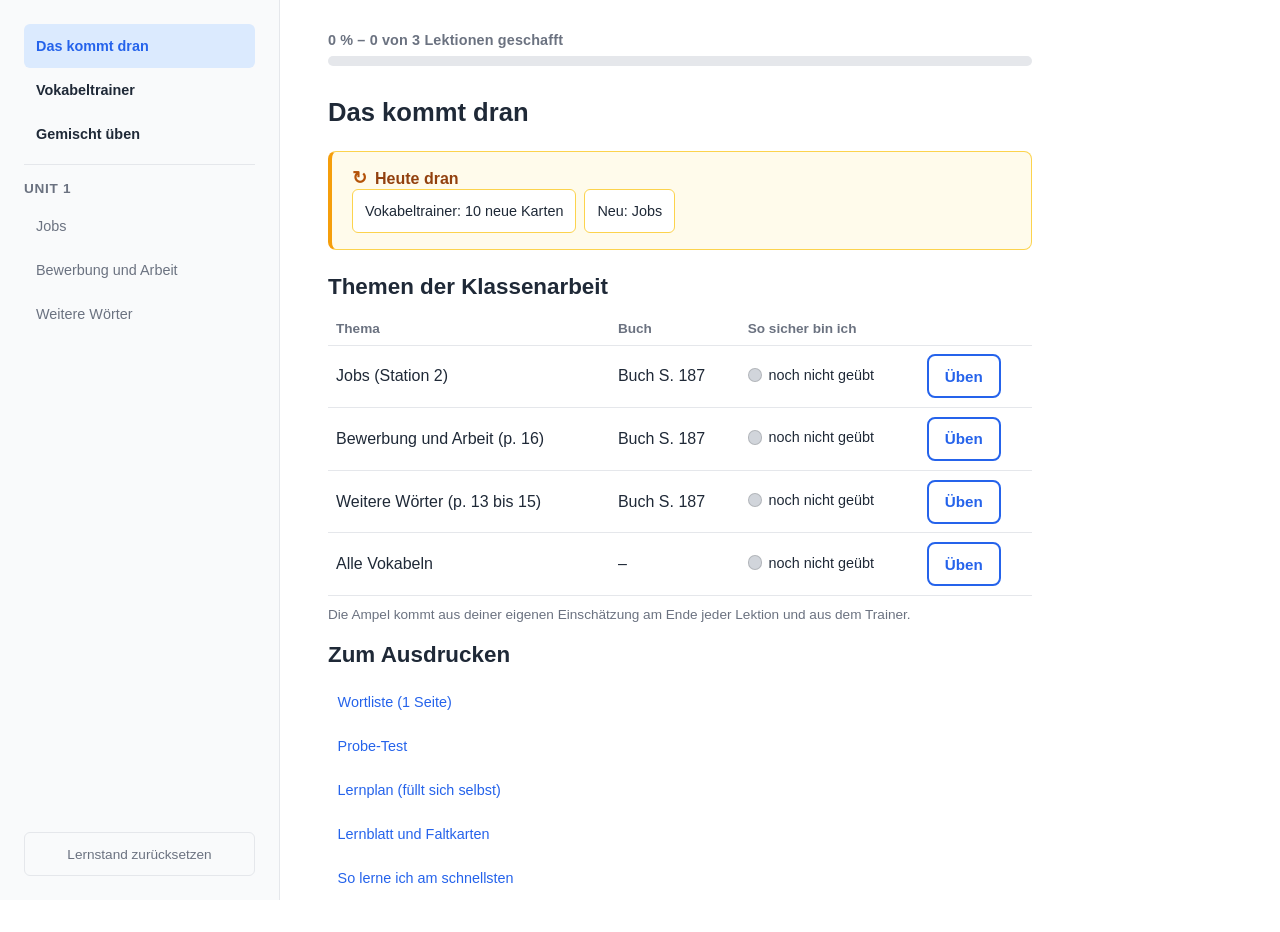
==== index.html @ 4e2bd81d "Englisch Unit 1: Vokabeltrainer, 3 Lektionen, Wortliste, Probe-Test Co-Authored-By: Claude Opus 5.5 " ====
<!DOCTYPE html>
<html lang="de">
<head>
  <meta charset="UTF-8">
  <meta name="viewport" content="width=device-width, initial-scale=1.0">
  <title>Englisch: Vokabeln Unit 1</title>
  <link rel="stylesheet" href="css/style.css?v=1">
</head>
<body>
  <button class="menu-toggle" id="menu-toggle" aria-label="Menü">&#9776;</button>
  <aside id="sidebar">
    <div id="nav"></div>
    <button id="reset-progress">Lernstand zurücksetzen</button>
  </aside>
  <main id="content">
    <div id="progress-section">
      <div id="progress-label"></div>
      <div id="progress-bar-container"><div id="progress-bar"></div></div>
    </div>
    <div id="lesson-container"></div>
  </main>
  <script src="js/ka-daten.js?v=1"></script>
  <script src="js/progress.js?v=1"></script>
  <script src="js/exercises.js?v=1"></script>
  <script src="js/trainer.js?v=1"></script>
  <script src="js/renderer.js?v=1"></script>
  <script src="js/cards.js?v=1"></script>
  <script src="js/lessons-unit1.js?v=1"></script>
  <script src="js/app.js?v=1"></script>
</body>
</html>
---- css/style.css ----
/* === CSS-Variablen === */
:root {
  --accent: #2563EB;
  --accent-light: #DBEAFE;
  --success: #16A34A;
  --error: #DC2626;
  --text: #1F2937;
  --text-light: #6B7280;
  --bg: #FFFFFF;
  --sidebar-bg: #F9FAFB;
  --border: #E5E7EB;
  --sidebar-width: 280px;
  --signal-high: #16A34A;
  --signal-low: #9CA3AF;
  --signal-carry: #F59E0B;
  --signal-active: #2563EB;
  --tap-min: 44px; /* Mindesthöhe für alles, was man antippt (iPad) */
}

/* === Reset === */
*,
*::before,
*::after {
  box-sizing: border-box;
  margin: 0;
  padding: 0;
}

/* === Body: CSS Grid Layout === */
body {
  display: grid;
  grid-template-columns: var(--sidebar-width) 1fr;
  min-height: 100vh;
  font-family: -apple-system, BlinkMacSystemFont, "Segoe UI", Roboto,
    "Helvetica Neue", Arial, sans-serif;
  color: var(--text);
  background: var(--bg);
}

/* === Sidebar === */
#sidebar {
  display: flex;
  flex-direction: column;
  background: var(--sidebar-bg);
  border-right: 1px solid var(--border);
  padding: 1.5rem;
  position: sticky;
  top: 0;
  height: 100vh;
  overflow-y: auto;
}

#sidebar h2 {
  font-size: 1.1rem;
  color: var(--accent);
  margin-bottom: 1.25rem;
  letter-spacing: 0.02em;
}

#sidebar h3 {
  font-size: 0.85rem;
  color: var(--text-light);
  text-transform: uppercase;
  letter-spacing: 0.05em;
  margin-bottom: 0.5rem;
  margin-top: 1rem;
}

#sidebar ul {
  list-style: none;
}

#sidebar li {
  padding: 0.5rem 0.75rem;
  border-radius: 6px;
  cursor: pointer;
  font-size: 0.9rem;
  color: var(--text);
  transition: background 0.15s ease;
}

#sidebar li:hover {
  background: var(--accent-light);
}

#sidebar li.active {
  background: var(--accent-light);
  color: var(--accent);
  font-weight: 600;
}

#sidebar li.completed {
  color: var(--success);
}

#sidebar li.in-progress {
  color: var(--text);
}

#sidebar li.not-started {
  color: var(--text-light);
}

/* Reset-Button: wird durch flex + margin-top:auto nach unten gedrückt */
#reset-progress {
  margin-top: auto;
  padding: 0.6rem 1rem;
  background: none;
  border: 1px solid var(--border);
  border-radius: 6px;
  color: var(--text-light);
  font-size: 0.85rem;
  cursor: pointer;
  transition: background 0.15s ease, color 0.15s ease;
}

#reset-progress:hover {
  background: var(--error);
  color: #fff;
  border-color: var(--error);
}

/* === Hauptinhalt === */
#content {
  padding: 2rem 3rem;
  max-width: 800px;
  min-width: 0; /* Grid-Spalte darf schmaler werden als ihr Inhalt (Handy) */
}

/* === Fortschrittsbalken === */
#progress-section {
  margin-bottom: 2rem;
}

#progress-label {
  font-size: 0.9rem;
  font-weight: 600;
  color: var(--text-light);
  margin-bottom: 0.5rem;
  letter-spacing: 0.01em;
}

#progress-bar-container {
  height: 10px;
  background: #E5E7EB;
  border-radius: 5px;
  overflow: hidden;
}

#progress-bar {
  height: 100%;
  background: var(--accent);
  border-radius: 5px;
  width: 0%;
  transition: width 0.4s ease;
}

/* === Spaced Repetition: "Heute faellig"-Sektion === */
#review-due {
  margin-bottom: 2rem;
}

.review-due-card {
  border: 1px solid #FCD34D;
  background: #FFFBEB;
  border-left: 4px solid #F59E0B;
  border-radius: 8px;
  padding: 1rem 1.25rem;
}

.review-due-head {
  font-size: 1rem;
  font-weight: 700;
  color: #92400E;
  display: flex;
  align-items: center;
  gap: 0.5rem;
}

.review-due-icon {
  display: inline-block;
  font-size: 1.1rem;
  color: #B45309;
}

.review-due-hint {
  font-size: 0.85rem;
  color: var(--text-light);
  margin: 0.4rem 0 0.8rem;
}

.review-due-list {
  display: flex;
  flex-wrap: wrap;
  gap: 0.5rem;
}

.review-due-btn {
  background: var(--bg);
  border: 1px solid #FCD34D;
  border-radius: 6px;
  padding: 0.5rem 0.75rem;
  font-size: 0.9rem;
  color: var(--text);
  cursor: pointer;
  text-align: left;
  transition: background 0.15s ease, border-color 0.15s ease;
  /* Touch-freundliche Mindesthoehe */
  min-height: 44px;
}

.review-due-btn:hover {
  background: #FEF3C7;
  border-color: #F59E0B;
}

/* Sidebar-Badge an faelliger Lektion */
.review-badge {
  margin-left: 0.4rem;
  font-size: 0.85rem;
  color: #B45309;
  font-weight: 700;
}

/* === Selbst-Check nach Lektionsabschluss (Assessment-Prompt) === */
.self-check {
  margin-top: 2rem;
  padding: 1.25rem;
  border: 1px solid var(--border);
  border-left: 4px solid var(--accent);
  border-radius: 8px;
  background: var(--accent-light);
}

.self-check-head {
  font-size: 1.05rem;
  font-weight: 700;
  color: var(--text);
}

.self-check-hint {
  font-size: 0.85rem;
  color: var(--text-light);
  margin: 0.4rem 0 1rem;
}

.self-check-btns {
  display: flex;
  flex-wrap: wrap;
  gap: 0.6rem;
}

.self-check-btn {
  flex: 1 1 140px;
  display: flex;
  flex-direction: column;
  align-items: center;
  gap: 0.15rem;
  padding: 0.7rem 0.5rem;
  border: 2px solid var(--border);
  border-radius: 8px;
  background: var(--bg);
  cursor: pointer;
  transition: border-color 0.15s ease, background 0.15s ease, transform 0.05s ease;
  /* Touch-freundlich */
  min-height: 56px;
}

.self-check-btn:hover { transform: translateY(-1px); }
.self-check-btn:active { transform: translateY(0); }

.sc-label { font-weight: 700; font-size: 0.95rem; color: var(--text); }
.sc-sub { font-size: 0.75rem; color: var(--text-light); }

.self-check-low:hover { border-color: #DC2626; background: #FEF2F2; }
.self-check-medium:hover { border-color: #F59E0B; background: #FFFBEB; }
.self-check-high:hover { border-color: var(--success); background: #F0FDF4; }

.self-check-done {
  font-size: 0.95rem;
  font-weight: 600;
  color: var(--success);
}

/* === Übungs-Header (Übung X von Y) === */
.exercise-header {
  font-size: 0.9rem;
  font-weight: 600;
  color: var(--text-light);
  margin-top: 2rem;
  margin-bottom: 0.75rem;
  padding-bottom: 0.5rem;
  border-bottom: 1px solid var(--border);
  letter-spacing: 0.02em;
  transition: color 0.3s ease;
}

.exercise-header:first-of-type {
  margin-top: 0.5rem;
}

.exercise-header.completed {
  color: var(--success);
}

.exercise-header.completed::after {
  content: ' ✓';
  font-weight: 700;
}

/* === Typografie === */
h1 {
  font-size: 1.8rem;
  margin-bottom: 1rem;
  color: var(--text);
}

h2 {
  font-size: 1.4rem;
  margin-bottom: 0.75rem;
  color: var(--text);
}

h3 {
  font-size: 1.1rem;
  margin-bottom: 0.5rem;
  color: var(--text);
}

p {
  line-height: 1.6;
  margin-bottom: 1rem;
  color: var(--text);
}

/* === Phase Tabs === */
.phase-tabs {
  display: flex;
  gap: 0;
  border-bottom: 2px solid var(--border);
  margin-bottom: 1.5rem;
}

.phase-tab {
  padding: 0.75rem 1.5rem;
  border: none;
  background: none;
  cursor: pointer;
  font-size: 0.95rem;
  color: var(--text-light);
  border-bottom: 2px solid transparent;
  margin-bottom: -2px;
  transition: all 0.2s;
}

.phase-tab:hover {
  color: var(--text);
}

.phase-tab.active {
  color: var(--accent);
  border-bottom-color: var(--accent);
  font-weight: 600;
}

/* === Phasen === */
.phase {
  display: none;
  animation: fadeIn 0.3s ease;
}

.phase.active {
  display: block;
}

@keyframes fadeIn {
  from { opacity: 0; transform: translateY(5px); }
  to { opacity: 1; transform: translateY(0); }
}

/* === Beispiel-Schritte === */
.example-step {
  background: var(--sidebar-bg);
  border: 1px solid var(--border);
  border-radius: 8px;
  margin-bottom: 0.75rem;
  overflow: hidden;
}

.example-step summary {
  padding: 0.75rem 1rem;
  cursor: pointer;
  font-weight: 600;
  color: var(--text);
  list-style: none;
}

.example-step summary::before {
  content: '▶ ';
  font-size: 0.7rem;
  margin-right: 0.5rem;
  transition: transform 0.2s;
  display: inline-block;
}

.example-step[open] summary::before {
  transform: rotate(90deg);
}

.step-content {
  padding: 0.75rem 1rem;
  border-top: 1px solid var(--border);
}

/* === Lektion Titel === */
#lesson-container h1 {
  margin-bottom: 1.5rem;
  font-size: 1.6rem;
}

/* === Uebungen allgemein === */
.exercise-question {
  font-weight: 600;
  margin-bottom: 1rem;
  font-size: 1.05rem;
}

.exercise-feedback {
  margin-top: 1rem;
  padding: 0.75rem 1rem;
  border-radius: 8px;
  font-size: 0.9rem;
}

.exercise-feedback.correct {
  background: #DCFCE7;
  color: #166534;
  border: 1px solid #BBF7D0;
}

.exercise-feedback.incorrect {
  background: #FEF2F2;
  color: #991B1B;
  border: 1px solid #FECACA;
}

/* === Multiple Choice === */
.mc-options {
  display: flex;
  flex-direction: column;
  gap: 0.5rem;
}

.mc-option {
  padding: 0.75rem 1rem;
  border: 2px solid var(--border);
  border-radius: 8px;
  background: white;
  cursor: pointer;
  text-align: left;
  font-size: 0.95rem;
  transition: all 0.2s;
}

.mc-option:hover:not(:disabled) {
  border-color: var(--accent);
  background: var(--accent-light);
}

.mc-option.correct {
  border-color: var(--success);
  background: #DCFCE7;
  color: #166534;
}

.mc-option.incorrect {
  border-color: var(--error);
  background: #FEF2F2;
  color: #991B1B;
}

.mc-option:disabled {
  cursor: not-allowed;
  opacity: 0.7;
}

.exercise-check-btn {
  margin-top: 1rem;
  padding: 0.6rem 1.5rem;
  background: var(--accent);
  color: white;
  border: none;
  border-radius: 6px;
  cursor: pointer;
  font-size: 0.95rem;
  transition: background 0.2s;
}

.exercise-check-btn:hover {
  background: #1D4ED8;
}

.exercise-check-btn:disabled {
  background: var(--text-light);
  cursor: not-allowed;
}

/* === Zuordnung === */
.matching-area {
  display: grid;
  grid-template-columns: 1fr 1fr;
  gap: 2rem;
  margin: 1rem 0;
}

.match-item {
  padding: 0.75rem 1rem;
  border: 2px solid var(--border);
  border-radius: 8px;
  cursor: pointer;
  text-align: center;
  margin-bottom: 0.5rem;
  transition: all 0.2s;
  user-select: none;
}

.match-item:hover {
  border-color: var(--accent);
}

.match-item.selected {
  border-color: var(--accent);
  background: var(--accent-light);
  box-shadow: 0 0 0 2px var(--accent-light);
}

.match-item.matched {
  opacity: 0.9;
  color: white;
  font-weight: 600;
}

/* === Responsive: Tablet (< 1024px) === */
@media (max-width: 1024px) {
  body {
    grid-template-columns: 1fr;
  }

  #sidebar {
    position: fixed;
    /* Feste Breite noetig, weil die Grid-Spalte hier wegfaellt. Verstecken per
       transform: translateX(-100%) verdeckt IMMER exakt die eigene Breite -
       robuster als ein fester left-Wert (sonst lugt die Sidebar ueber den Inhalt). */
    width: var(--sidebar-width);
    left: 0;
    top: 0;
    z-index: 100;
    transform: translateX(-100%);
    transition: transform 0.3s;
    box-shadow: none;
  }

  #sidebar.open {
    transform: translateX(0);
    box-shadow: 2px 0 10px rgba(0,0,0,0.1);
  }

  #content {
    padding: 1rem 1.5rem;
  }

  /* Fortschritts-Label nicht unter den fixen Hamburger schieben */
  #progress-label {
    padding-left: 52px;
    min-height: 32px;
  }

  /* Hamburger Button */
  .menu-toggle {
    display: block;
  }
}

@media (min-width: 1025px) {
  .menu-toggle {
    display: none;
  }
}

.menu-toggle {
  position: fixed;
  top: 1rem;
  left: 1rem;
  z-index: 101;
  background: var(--accent);
  color: white;
  border: none;
  border-radius: 6px;
  width: 44px;
  height: 44px;
  font-size: 1.2rem;
  cursor: pointer;
  /* display wird allein ueber die Media-Queries gesteuert (<=1024 block, >=1025 none).
     Kein display hier, sonst ueberschreibt diese spaeter stehende Regel die Query. */
}

.tip-box {
  background: #EFF6FF;
  border-left: 4px solid var(--accent);
  border-radius: 0 8px 8px 0;
  padding: 1rem 1.25rem;
  margin: 1.25rem 0;
}

.tip-box strong {
  color: var(--accent);
}

.warning-box {
  background: #FEF3C7;
  border-left: 4px solid #F59E0B;
  border-radius: 0 8px 8px 0;
  padding: 1rem 1.25rem;
  margin: 1.25rem 0;
}

.warning-box strong {
  color: #92400E;
}

.analogy-box {
  background: linear-gradient(135deg, #F0FDF4, #DCFCE7);
  border: 1px solid #BBF7D0;
  border-radius: 12px;
  padding: 1.25rem 1.5rem;
  margin: 1.25rem 0;
}

.analogy-box::before {
  content: '💡';
  font-size: 1.3rem;
  margin-right: 0.5rem;
}

/* === Ordering Exercise (Reihenfolge sortieren) === */
.exercise-ordering .ordering-list {
  list-style: none;
  padding: 0;
  margin: 1rem 0;
  counter-reset: ordering-counter;
}

.exercise-ordering .ordering-item {
  counter-increment: ordering-counter;
  display: flex;
  align-items: center;
  justify-content: space-between;
  padding: 0.75rem 1rem;
  border: 2px solid var(--border);
  border-radius: 8px;
  margin-bottom: 0.5rem;
  background: white;
  gap: 1rem;
  transition: border-color 0.15s, background 0.15s;
}

.exercise-ordering .ordering-item::before {
  content: counter(ordering-counter) ".";
  font-weight: 600;
  color: var(--text-light);
  min-width: 1.5rem;
  flex-shrink: 0;
}

.exercise-ordering .ordering-item:hover {
  border-color: var(--accent);
  background: var(--accent-light);
}

.exercise-ordering .ordering-text {
  flex: 1;
  font-size: 0.95rem;
  line-height: 1.4;
}

.exercise-ordering .ordering-buttons {
  display: flex;
  gap: 0.25rem;
  flex-shrink: 0;
}

.exercise-ordering .ordering-btn {
  width: 44px;
  height: 44px;
  border: 1px solid var(--border);
  border-radius: 6px;
  background: var(--sidebar-bg);
  cursor: pointer;
  font-size: 1.2rem;
  font-weight: bold;
  color: var(--text);
  transition: all 0.15s;
  display: inline-flex;
  align-items: center;
  justify-content: center;
}

.exercise-ordering .ordering-btn:hover:not(:disabled) {
  background: var(--accent);
  border-color: var(--accent);
  color: white;
}

.exercise-ordering .ordering-btn:disabled {
  opacity: 0.3;
  cursor: not-allowed;
}

/* Print-Stylesheet (für späteren AB-Export) */
@media print {
  .phase-tabs,
#sidebar,
#progress-section,
.menu-toggle {
    display: none !important;
  }
  .phase {
    display: block !important;
    page-break-before: always;
  }
  
}

/* =====================================================================
   Ergänzungen für Übungstypen und Boxen
   ===================================================================== */

/* why-context (amber) -- Motivation/Praxisbezug */
.why-context {
  background: #FFF1F2;
  border-left: 4px solid #FECDD3;
  padding: 0.85rem 1rem;
  border-radius: 8px;
  margin: 1rem 0;
}

/* Intro-Text ueber den Uebungen */
.exercises-intro {
  background: var(--accent-light);
  border-radius: 8px;
  padding: 0.85rem 1rem;
  margin-bottom: 1.25rem;
  font-size: 0.95rem;
}

/* neutrales Feedback (z.B. Loesung gezeigt) */
.exercise-feedback.neutral {
  background: #F3F4F6;
  color: #374151;
  border: 1px solid #E5E7EB;
}

/* "Loesung zeigen"-Button: dezent,
sekundaer */
.exercise-solve-btn {
  margin-top: 1rem;
  margin-left: 0.5rem;
  padding: 0.6rem 1.2rem;
  background: #fff;
  color: var(--accent);
  border: 1px solid var(--accent);
  border-radius: 6px;
  cursor: pointer;
  font-size: 0.95rem;
}
.exercise-solve-btn:hover { background: var(--accent-light); }

/* ---------------- Fill-in-blank (Lueckentext) ---------------- */
.exercise-fill .fill-text {
  font-size: 1.05rem;
  line-height: 2.4;
}
.fill-input {
  display: inline-block;
  min-width: 90px;
  padding: 0.3rem 0.5rem;
  margin: 0 2px;
  border: 2px solid var(--border);
  border-radius: 6px;
  font-size: 1rem;
  font-family: inherit;
  background: #fff;
}
.fill-input:focus { outline: none; border-color: var(--accent); }
.fill-input.correct { border-color: var(--success); background: #DCFCE7; }
.fill-input.incorrect { border-color: var(--error); background: #FEF2F2; }
.fill-input.revealed { border-color: #F59E0B; background: #FFFBEB; }
.fill-btn-row { display: flex; flex-wrap: wrap; gap: 0; align-items: center; }
.vocab-card {
  background: var(--sidebar-bg);
  border: 1px solid var(--border);
  border-radius: 12px;
  padding: 1.5rem;
  text-align: center;
}
.vocab-prompt {
  font-size: 1.5rem;
  font-weight: 600;
  color: var(--text);
  margin-bottom: 0.5rem;
}
.vocab-hint {
  font-size: 0.9rem;
  color: var(--text-light);
  margin-bottom: 1rem;
}
.vocab-input {
  width: 100%;
  max-width: 320px;
  padding: 0.7rem 0.9rem;
  font-size: 1.1rem;
  text-align: center;
  border: 2px solid var(--border);
  border-radius: 8px;
  font-family: inherit;
  margin: 0.5rem 0 1rem;
}
.vocab-input:focus { outline: none; border-color: var(--accent); }
.vocab-input.correct { border-color: var(--success); background: #DCFCE7; }
.vocab-input.incorrect { border-color: var(--error); background: #FEF2F2; }
.vocab-card .exercise-check-btn { margin-top: 0.25rem; min-height: 44px; }
.vocab-next { background: var(--success); }
.vocab-next:hover { background: #15803D; }
.vocab-done { font-size: 1.05rem; line-height: 1.6; }

/* ---------------- Listening ---------------- */
.listening-controls { display: flex; gap: 0.75rem; flex-wrap: wrap; margin: 0.5rem 0 1rem; }
.listening-play-btn,
.listening-slow-btn {
  padding: 0.7rem 1.4rem;
  min-height: 44px;
  border: none;
  border-radius: 8px;
  font-size: 1rem;
  cursor: pointer;
}
.listening-play-btn { background: var(--accent); color: #fff; }
.listening-play-btn:hover { background: #1D4ED8; }
.listening-slow-btn { background: var(--accent-light); color: var(--accent); }
.listening-slow-btn:hover { background: #BFDBFE; }
.listening-question { margin-top: 0.5rem; }
.listening-transcript {
  margin-top: 1rem;
  background: var(--sidebar-bg);
  border: 1px solid var(--border);
  border-radius: 8px;
  padding: 0.5rem 1rem;
}
.listening-transcript summary { cursor: pointer; color: var(--text-light); font-size: 0.9rem; }
.listening-transcript-text { margin-top: 0.5rem; font-style: italic; line-height: 1.6; }

/* ---------------- Free-text (Schreibaufgabe) ---------------- */
.freetext-area {
  width: 100%;
  padding: 0.8rem;
  border: 2px solid var(--border);
  border-radius: 8px;
  font-size: 1rem;
  font-family: inherit;
  line-height: 1.6;
  resize: vertical;
  margin-top: 0.5rem;
}
.freetext-area:focus { outline: none; border-color: var(--accent); }
.freetext-counter { font-size: 0.8rem; color: var(--text-light); margin: 0.3rem 0 0.5rem; }
.freetext-model {
  margin-top: 1rem;
  background: #F0FDF4;
  border: 1px solid #BBF7D0;
  border-radius: 8px;
  padding: 1rem;
}
.freetext-model-head { font-weight: 600; margin-bottom: 0.5rem; }
.freetext-model-text { line-height: 1.7; }
.freetext-model-hint { margin-top: 0.75rem; font-size: 0.88rem; color: var(--text-light); }
.freetext-selfcheck { margin-top: 1rem; }
.freetext-sc-head { font-weight: 600; margin-bottom: 0.5rem; }
.freetext-sc-btns { display: flex; gap: 0.6rem; flex-wrap: wrap; }
.freetext-sc-btn {
  padding: 0.6rem 1rem;
  min-height: 44px;
  border: 1px solid var(--border);
  border-radius: 8px;
  background: #fff;
  cursor: pointer;
  font-size: 0.95rem;
}
.freetext-sc-btn:hover { background: var(--sidebar-bg); }

/* PDF-Lernpaket-Links in der Sidebar */
#pdf-paket { margin-top: 1.5rem; padding-top: 1rem; border-top: 1px solid var(--border); }
#pdf-paket h3 { font-size: 0.95rem; color: var(--text); margin-bottom: 0.5rem; }
.pdf-links { list-style: none; padding: 0; margin: 0; }
.pdf-links li { margin: 0; }
.pdf-links a {
  display: block;
  padding: 0.55rem 0.6rem;
  color: var(--accent);
  text-decoration: none;
  font-size: 0.9rem;
  border-radius: 6px;
  min-height: 40px;
}
.pdf-links a:hover { background: var(--accent-light); }

/* =====================================================================
   KA-Vorlage (Lernpaket-Audit 11/2026)
   ===================================================================== */

/* Alles, was man antippt, mindestens 44 px hoch */
.mc-option, .match-item, .phase-tab, .exercise-check-btn, .exercise-solve-btn,
.fill-input, .vocab-input, #sidebar li, .ordering-btn, .self-check-btn,
.review-due-btn, .freetext-sc-btn, .listening-play-btn, .listening-slow-btn,
.topic-go, .trainer-speak, #reset-progress, .menu-toggle, summary, .pdf-links a {
  min-height: var(--tap-min);
}
.ordering-btn, .menu-toggle { min-width: var(--tap-min); }
summary { display: flex; align-items: center; }

/* Seitenleiste: Startseite + Trainer oben */
#nav h3 { margin-top: 1rem; }
.nav-top { border-bottom: 1px solid var(--border); padding-bottom: 0.5rem; margin-bottom: 0.25rem; }
.nav-top li { font-weight: 600; }
#sidebar li { display: flex; align-items: center; }

/* Startseite */
.start-date { font-size: 1.05rem; margin: 0.25rem 0 1.25rem; line-height: 1.6; }
.start-left { color: var(--accent); font-weight: 700; }
.start-small { font-size: 0.85rem; color: var(--text-light); margin: 0.5rem 0 1rem; }
#lesson-container > .review-due-card { margin-bottom: 1.5rem; }
.start-pending { border: 2px solid var(--accent); border-radius: 10px; padding: 0.75rem 1rem; margin-bottom: 1rem; }
.start-pending .self-check { margin-top: 0.5rem; border: none; padding: 0; background: none; }

.topic-table { width: 100%; border-collapse: collapse; margin: 0.5rem 0; }
.topic-table th, .topic-table td { text-align: left; padding: 0.55rem 0.5rem; border-bottom: 1px solid var(--border); vertical-align: middle; }
.topic-table th { font-size: 0.85rem; color: var(--text-light); font-weight: 600; }
.topic-go {
  padding: 0.4rem 1rem; border: 2px solid var(--accent); background: white; color: var(--accent);
  border-radius: 8px; font-weight: 600; cursor: pointer; font-size: 0.95rem;
}
.topic-go:hover { background: var(--accent-light); }

/* Ampel: Farbe UND Text, damit es auch ohne Farbsehen klar ist */
.ampel { display: inline-flex; align-items: center; gap: 0.4rem; font-size: 0.9rem; white-space: nowrap; }
.ampel-dot { width: 0.9rem; height: 0.9rem; border-radius: 50%; flex: none; border: 1px solid rgba(0,0,0,0.15); }
.ampel-none .ampel-dot { background: #D1D5DB; }
.ampel-low .ampel-dot { background: var(--error); }
.ampel-medium .ampel-dot { background: #F59E0B; }
.ampel-high .ampel-dot { background: var(--success); }
.ampel-partial .ampel-dot { background: linear-gradient(90deg, #F59E0B 50%, #D1D5DB 50%); }
.pdf-links a { display: flex; align-items: center; }
/* 6: Menü-Knopf (fixed, oben links) überdeckt sonst den ersten Eintrag der Seitenleiste */
@media (max-width: 1024px) { #sidebar { padding-top: 4.5rem; } }

/* Gemischt üben */
.mixed-go { margin: 0.25rem 0 1.25rem; }

/* Trainer */
.trainer-stats { display: flex; flex-wrap: wrap; gap: 0.5rem 1rem; font-size: 0.9rem; color: var(--text-light); margin: 0.25rem 0 1rem; }
.trainer-intro p { margin-bottom: 0.75rem; }
.trainer-small { font-size: 0.85rem; color: var(--text-light); }
.trainer-done-text { font-size: 1.1rem; color: var(--success); font-weight: 600; }
.vocab-progress { font-size: 0.85rem; color: var(--text-light); margin-bottom: 0.5rem; }
.trainer-back { font-size: 1.15rem; font-weight: 600; margin: 0.75rem 0; padding: 0.75rem 1rem; background: var(--accent-light); border-radius: 8px; }
.trainer-example { font-style: italic; color: var(--text-light); margin: 0.5rem 0; }
.trainer-speak {
  display: inline-flex; align-items: center; padding: 0.4rem 0.9rem; margin: 0.25rem 0.5rem 0.5rem 0;
  border: 1px solid var(--border); background: white; border-radius: 8px; cursor: pointer; font-size: 0.95rem;
}
.vocab-card .exercise-check-btn { margin-right: 0.5rem; }

/* Zahl tippen */
.number-row { display: flex; align-items: center; gap: 0.5rem; margin: 0.5rem 0; }
.number-input { width: 9rem; font-size: 1.05rem; }
.number-unit { font-weight: 600; }
.number-solution { margin: 0.5rem 0; padding: 0.5rem 0.75rem; background: white; border-radius: 6px; line-height: 1.7; }

@media (max-width: 600px) {
  #content { padding: 1rem; }
  .topic-table th:nth-child(2), .topic-table td:nth-child(2) { display: none; }
  .topic-table th, .topic-table td { padding: 0.5rem 0.3rem; }
  .ampel { white-space: normal; }
}
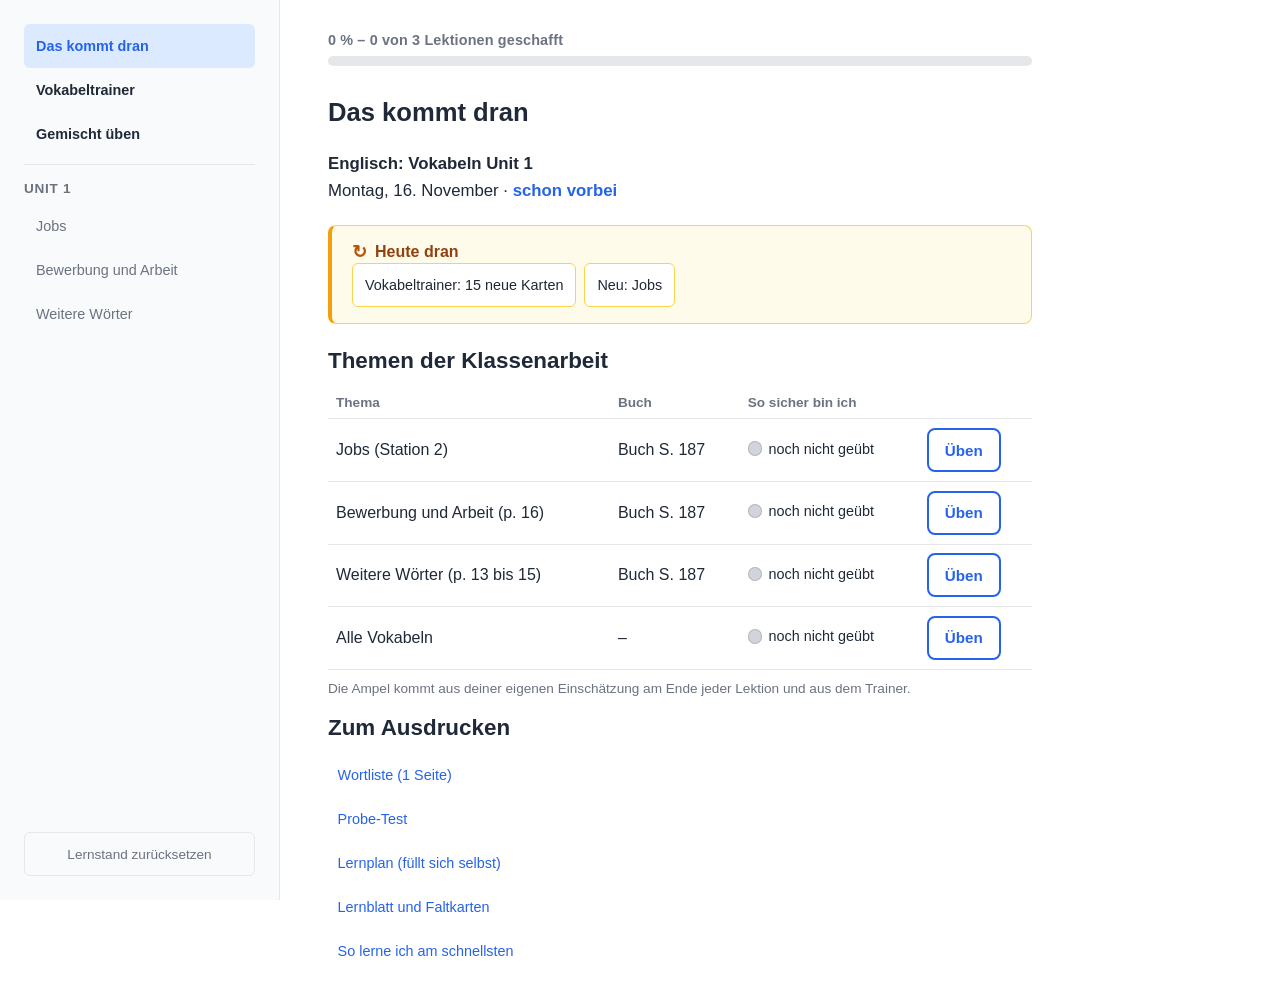
==== commit 8e421552: "Testtermin 16.11., 15 neue Karten pro Tag Co-Authored-By: Claude Opus 5.5 <noreply@anthropic.com>" ====
--- a/index.html
+++ b/index.html
@@ -4,7 +4,7 @@
   <meta charset="UTF-8">
   <meta name="viewport" content="width=device-width, initial-scale=1.0">
   <title>Englisch: Vokabeln Unit 1</title>
-  <link rel="stylesheet" href="css/style.css?v=1">
+  <link rel="stylesheet" href="css/style.css?v=2">
 </head>
 <body>
   <button class="menu-toggle" id="menu-toggle" aria-label="Menü">&#9776;</button>
@@ -19,13 +19,13 @@
     </div>
     <div id="lesson-container"></div>
   </main>
-  <script src="js/ka-daten.js?v=1"></script>
-  <script src="js/progress.js?v=1"></script>
-  <script src="js/exercises.js?v=1"></script>
-  <script src="js/trainer.js?v=1"></script>
-  <script src="js/renderer.js?v=1"></script>
-  <script src="js/cards.js?v=1"></script>
-  <script src="js/lessons-unit1.js?v=1"></script>
-  <script src="js/app.js?v=1"></script>
+  <script src="js/ka-daten.js?v=2"></script>
+  <script src="js/progress.js?v=2"></script>
+  <script src="js/exercises.js?v=2"></script>
+  <script src="js/trainer.js?v=2"></script>
+  <script src="js/renderer.js?v=2"></script>
+  <script src="js/cards.js?v=2"></script>
+  <script src="js/lessons-unit1.js?v=2"></script>
+  <script src="js/app.js?v=2"></script>
 </body>
 </html>
